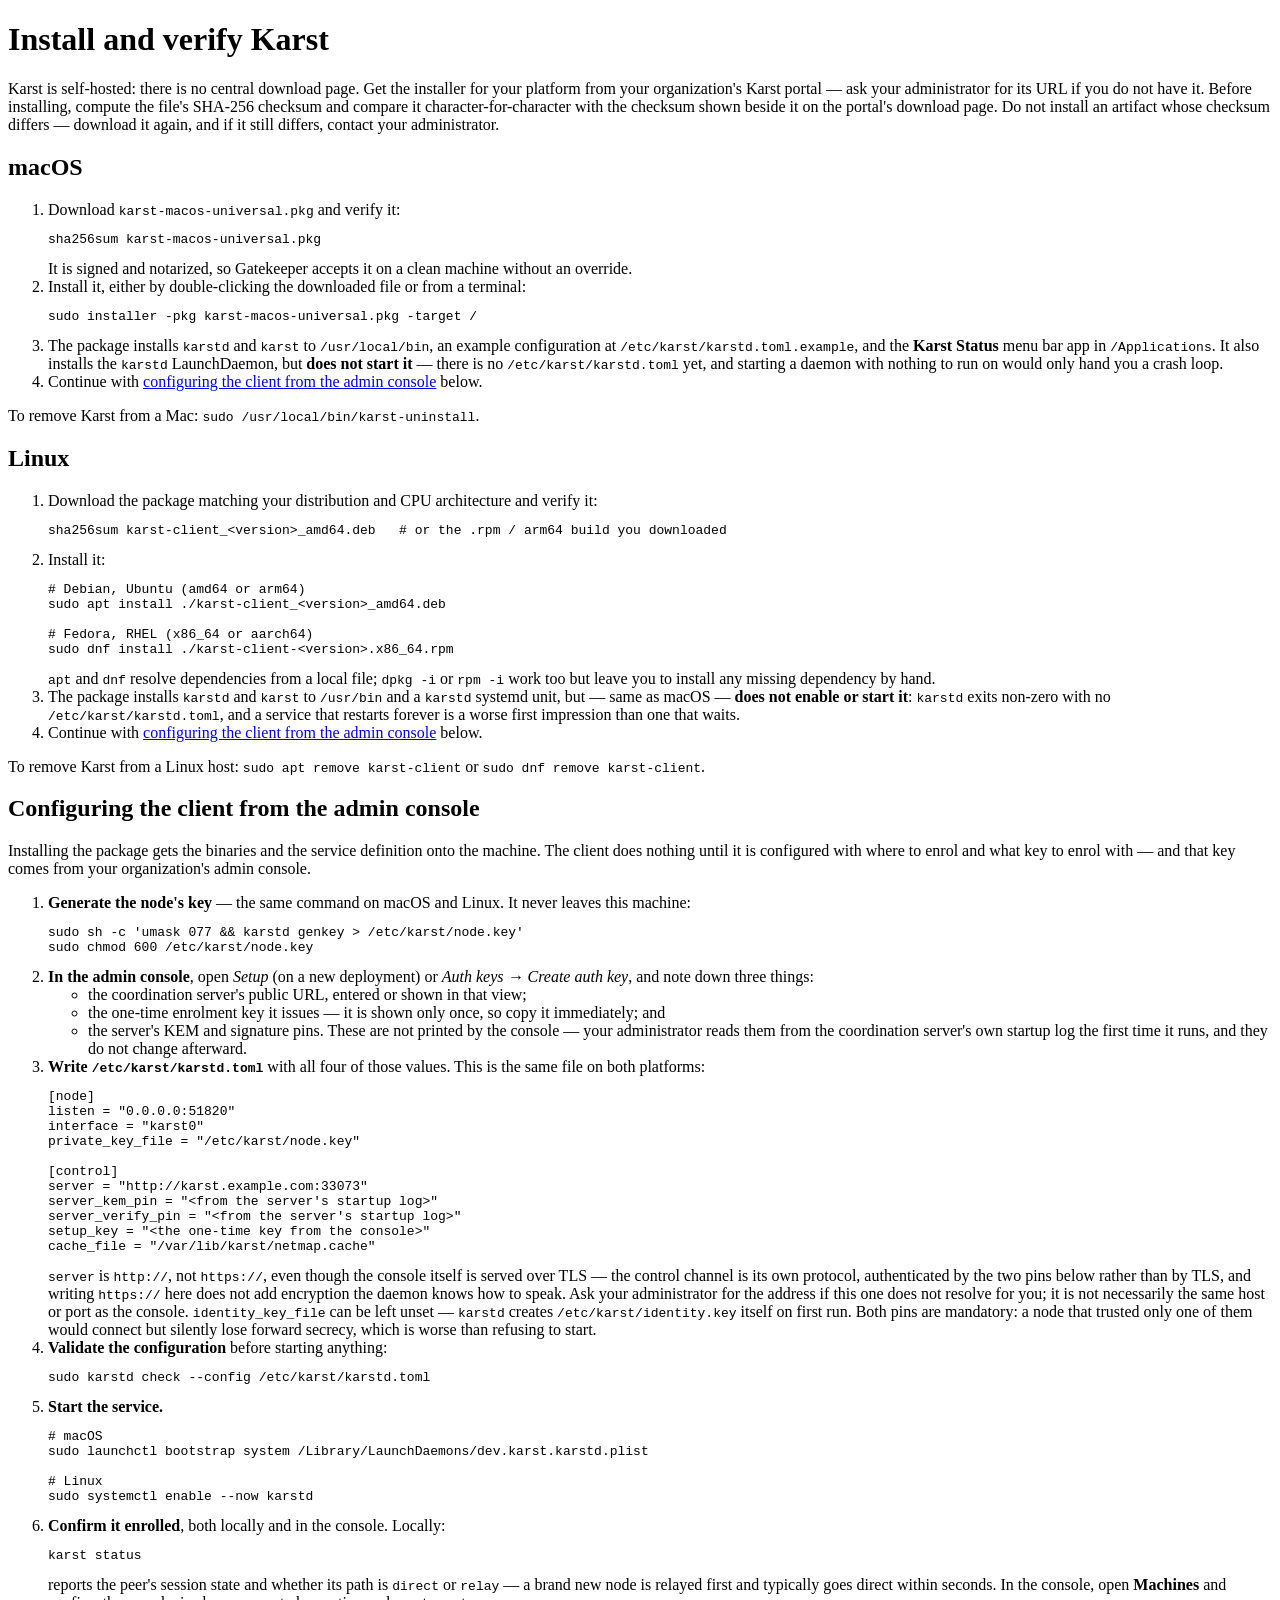
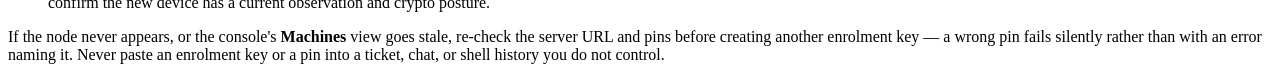
==== install.html @ 9eebd5e8 "Add the install guide: macOS, Linux, and console configuration Mirrors web/portal/public/docs/instal" ====
<!-- SPDX-License-Identifier: AGPL-3.0-or-later -->
<!-- Copyright the Karst contributors. -->
<!doctype html>
<html lang="en">
  <head><meta charset="utf-8"><meta name="viewport" content="width=device-width, initial-scale=1"><title>Install Karst</title></head>
  <body><main>
    <h1>Install and verify Karst</h1>
    <p>Karst is self-hosted: there is no central download page. Get the installer for your platform from your organization's Karst portal — ask your administrator for its URL if you do not have it. Before installing, compute the file's SHA-256 checksum and compare it character-for-character with the checksum shown beside it on the portal's download page. Do not install an artifact whose checksum differs — download it again, and if it still differs, contact your administrator.</p>

    <h2>macOS</h2>
    <ol>
      <li>Download <code>karst-macos-universal.pkg</code> and verify it:
        <pre>sha256sum karst-macos-universal.pkg</pre>
        It is signed and notarized, so Gatekeeper accepts it on a clean machine without an override.</li>
      <li>Install it, either by double-clicking the downloaded file or from a terminal:
        <pre>sudo installer -pkg karst-macos-universal.pkg -target /</pre></li>
      <li>The package installs <code>karstd</code> and <code>karst</code> to <code>/usr/local/bin</code>, an example configuration at <code>/etc/karst/karstd.toml.example</code>, and the <strong>Karst Status</strong> menu bar app in <code>/Applications</code>. It also installs the <code>karstd</code> LaunchDaemon, but <strong>does not start it</strong> — there is no <code>/etc/karst/karstd.toml</code> yet, and starting a daemon with nothing to run on would only hand you a crash loop.</li>
      <li>Continue with <a href="#configuring-from-the-console">configuring the client from the admin console</a> below.</li>
    </ol>
    <p>To remove Karst from a Mac: <code>sudo /usr/local/bin/karst-uninstall</code>.</p>

    <h2>Linux</h2>
    <ol>
      <li>Download the package matching your distribution and CPU architecture and verify it:
        <pre>sha256sum karst-client_&lt;version&gt;_amd64.deb   # or the .rpm / arm64 build you downloaded</pre></li>
      <li>Install it:
        <pre>
# Debian, Ubuntu (amd64 or arm64)
sudo apt install ./karst-client_&lt;version&gt;_amd64.deb

# Fedora, RHEL (x86_64 or aarch64)
sudo dnf install ./karst-client-&lt;version&gt;.x86_64.rpm</pre>
        <code>apt</code> and <code>dnf</code> resolve dependencies from a local file; <code>dpkg -i</code> or <code>rpm -i</code> work too but leave you to install any missing dependency by hand.</li>
      <li>The package installs <code>karstd</code> and <code>karst</code> to <code>/usr/bin</code> and a <code>karstd</code> systemd unit, but — same as macOS — <strong>does not enable or start it</strong>: <code>karstd</code> exits non-zero with no <code>/etc/karst/karstd.toml</code>, and a service that restarts forever is a worse first impression than one that waits.</li>
      <li>Continue with <a href="#configuring-from-the-console">configuring the client from the admin console</a> below.</li>
    </ol>
    <p>To remove Karst from a Linux host: <code>sudo apt remove karst-client</code> or <code>sudo dnf remove karst-client</code>.</p>

    <h2 id="configuring-from-the-console">Configuring the client from the admin console</h2>
    <p>Installing the package gets the binaries and the service definition onto the machine. The client does nothing until it is configured with where to enrol and what key to enrol with — and that key comes from your organization's admin console.</p>
    <ol>
      <li><strong>Generate the node's key</strong> — the same command on macOS and Linux. It never leaves this machine:
        <pre>
sudo sh -c 'umask 077 && karstd genkey > /etc/karst/node.key'
sudo chmod 600 /etc/karst/node.key</pre></li>
      <li><strong>In the admin console</strong>, open <em>Setup</em> (on a new deployment) or <em>Auth keys → Create auth key</em>, and note down three things:
        <ul>
          <li>the coordination server's public URL, entered or shown in that view;</li>
          <li>the one-time enrolment key it issues — it is shown only once, so copy it immediately; and</li>
          <li>the server's KEM and signature pins. These are not printed by the console — your administrator reads them from the coordination server's own startup log the first time it runs, and they do not change afterward.</li>
        </ul></li>
      <li><strong>Write <code>/etc/karst/karstd.toml</code></strong> with all four of those values. This is the same file on both platforms:
        <pre>
[node]
listen = "0.0.0.0:51820"
interface = "karst0"
private_key_file = "/etc/karst/node.key"

[control]
server = "http://karst.example.com:33073"
server_kem_pin = "&lt;from the server's startup log&gt;"
server_verify_pin = "&lt;from the server's startup log&gt;"
setup_key = "&lt;the one-time key from the console&gt;"
cache_file = "/var/lib/karst/netmap.cache"</pre>
        <code>server</code> is <code>http://</code>, not <code>https://</code>, even though the console itself is served over TLS — the control channel is its own protocol, authenticated by the two pins below rather than by TLS, and writing <code>https://</code> here does not add encryption the daemon knows how to speak. Ask your administrator for the address if this one does not resolve for you; it is not necessarily the same host or port as the console. <code>identity_key_file</code> can be left unset — <code>karstd</code> creates <code>/etc/karst/identity.key</code> itself on first run. Both pins are mandatory: a node that trusted only one of them would connect but silently lose forward secrecy, which is worse than refusing to start.</li>
      <li><strong>Validate the configuration</strong> before starting anything:
        <pre>sudo karstd check --config /etc/karst/karstd.toml</pre></li>
      <li><strong>Start the service.</strong>
        <pre>
# macOS
sudo launchctl bootstrap system /Library/LaunchDaemons/dev.karst.karstd.plist

# Linux
sudo systemctl enable --now karstd</pre></li>
      <li><strong>Confirm it enrolled</strong>, both locally and in the console. Locally:
        <pre>karst status</pre>
        reports the peer's session state and whether its path is <code>direct</code> or <code>relay</code> — a brand new node is relayed first and typically goes direct within seconds. In the console, open <strong>Machines</strong> and confirm the new device has a current observation and crypto posture.</li>
    </ol>
    <p>If the node never appears, or the console's <strong>Machines</strong> view goes stale, re-check the server URL and pins before creating another enrolment key — a wrong pin fails silently rather than with an error naming it. Never paste an enrolment key or a pin into a ticket, chat, or shell history you do not control.</p>
  </main></body>
</html>
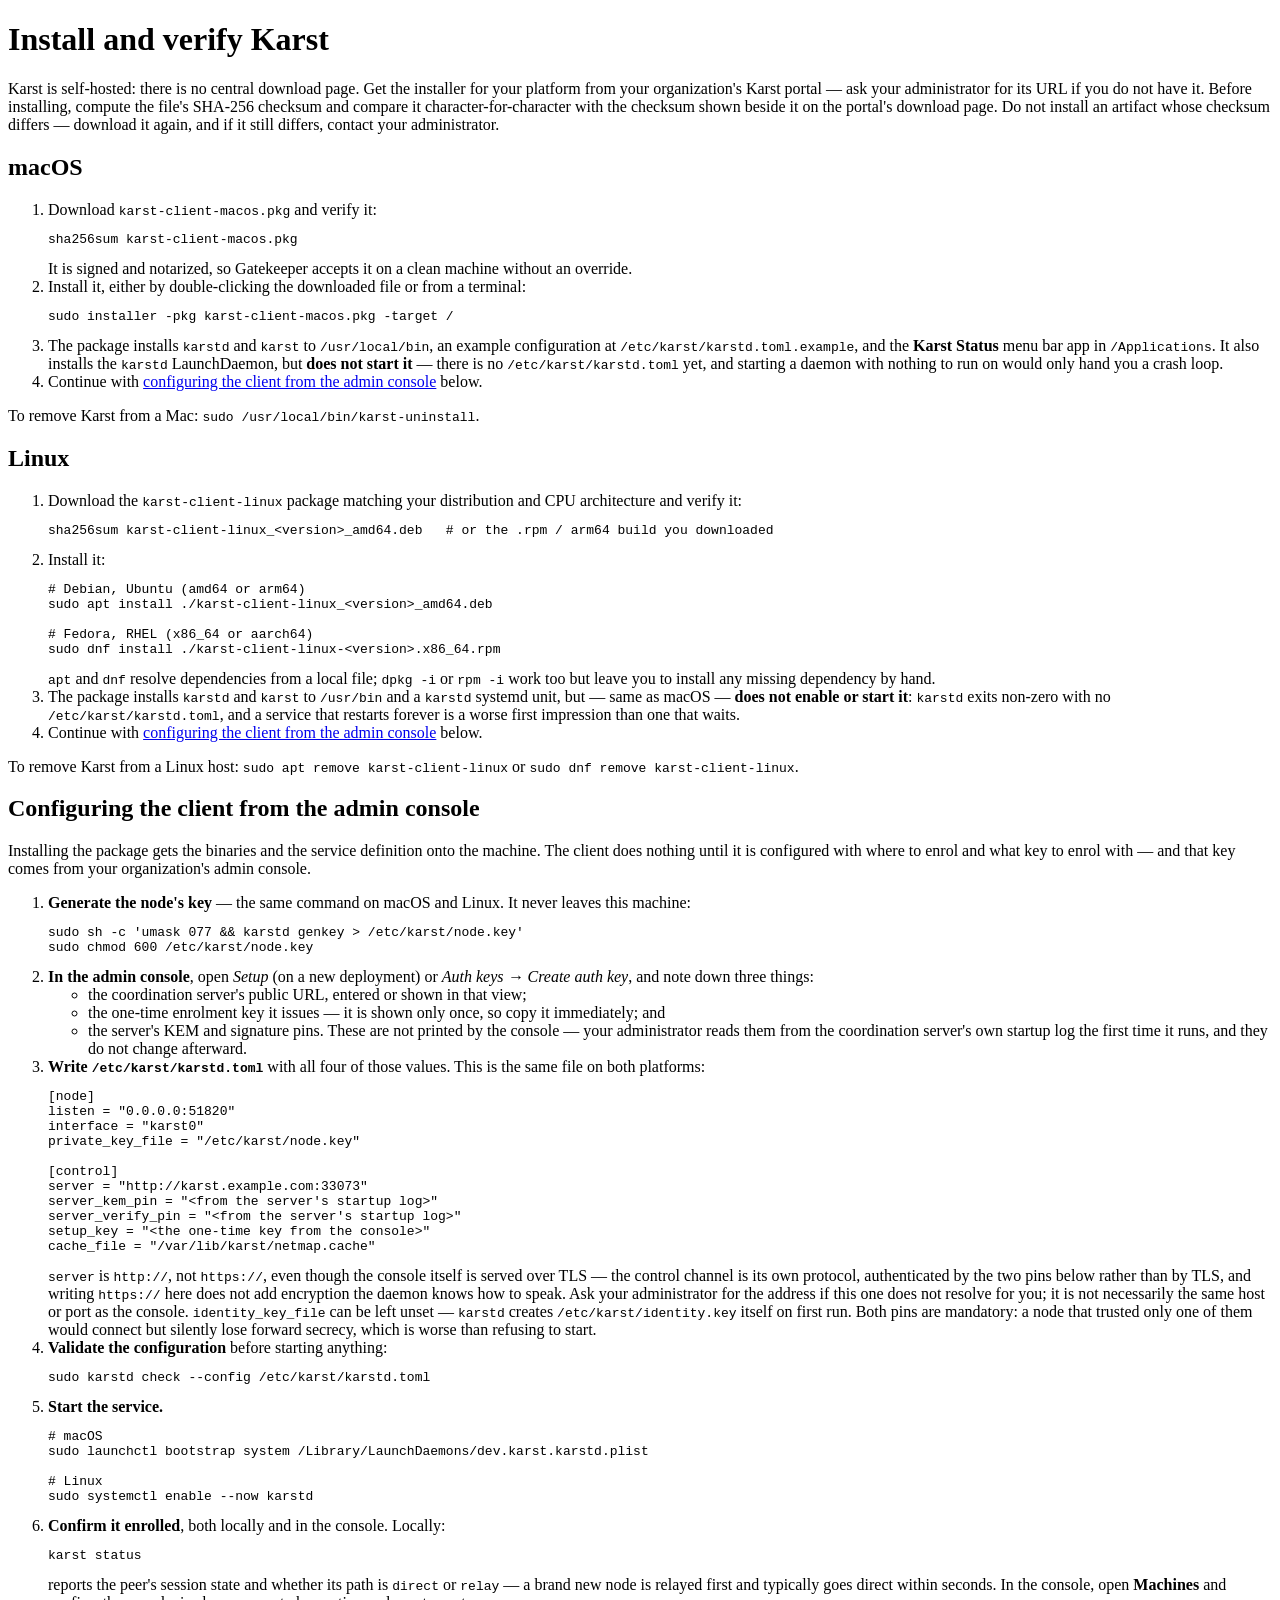
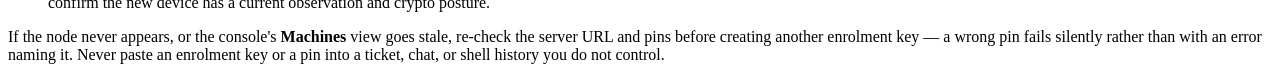
==== commit bbbd6ec3: "Rename the client packages to karst-client-macos and karst-client-linux Mirrors the same rename in w" ====
--- a/install.html
+++ b/install.html
@@ -9,11 +9,11 @@
 
     <h2>macOS</h2>
     <ol>
-      <li>Download <code>karst-macos-universal.pkg</code> and verify it:
-        <pre>sha256sum karst-macos-universal.pkg</pre>
+      <li>Download <code>karst-client-macos.pkg</code> and verify it:
+        <pre>sha256sum karst-client-macos.pkg</pre>
         It is signed and notarized, so Gatekeeper accepts it on a clean machine without an override.</li>
       <li>Install it, either by double-clicking the downloaded file or from a terminal:
-        <pre>sudo installer -pkg karst-macos-universal.pkg -target /</pre></li>
+        <pre>sudo installer -pkg karst-client-macos.pkg -target /</pre></li>
       <li>The package installs <code>karstd</code> and <code>karst</code> to <code>/usr/local/bin</code>, an example configuration at <code>/etc/karst/karstd.toml.example</code>, and the <strong>Karst Status</strong> menu bar app in <code>/Applications</code>. It also installs the <code>karstd</code> LaunchDaemon, but <strong>does not start it</strong> — there is no <code>/etc/karst/karstd.toml</code> yet, and starting a daemon with nothing to run on would only hand you a crash loop.</li>
       <li>Continue with <a href="#configuring-from-the-console">configuring the client from the admin console</a> below.</li>
     </ol>
@@ -21,20 +21,20 @@
 
     <h2>Linux</h2>
     <ol>
-      <li>Download the package matching your distribution and CPU architecture and verify it:
-        <pre>sha256sum karst-client_&lt;version&gt;_amd64.deb   # or the .rpm / arm64 build you downloaded</pre></li>
+      <li>Download the <code>karst-client-linux</code> package matching your distribution and CPU architecture and verify it:
+        <pre>sha256sum karst-client-linux_&lt;version&gt;_amd64.deb   # or the .rpm / arm64 build you downloaded</pre></li>
       <li>Install it:
         <pre>
 # Debian, Ubuntu (amd64 or arm64)
-sudo apt install ./karst-client_&lt;version&gt;_amd64.deb
+sudo apt install ./karst-client-linux_&lt;version&gt;_amd64.deb
 
 # Fedora, RHEL (x86_64 or aarch64)
-sudo dnf install ./karst-client-&lt;version&gt;.x86_64.rpm</pre>
+sudo dnf install ./karst-client-linux-&lt;version&gt;.x86_64.rpm</pre>
         <code>apt</code> and <code>dnf</code> resolve dependencies from a local file; <code>dpkg -i</code> or <code>rpm -i</code> work too but leave you to install any missing dependency by hand.</li>
       <li>The package installs <code>karstd</code> and <code>karst</code> to <code>/usr/bin</code> and a <code>karstd</code> systemd unit, but — same as macOS — <strong>does not enable or start it</strong>: <code>karstd</code> exits non-zero with no <code>/etc/karst/karstd.toml</code>, and a service that restarts forever is a worse first impression than one that waits.</li>
       <li>Continue with <a href="#configuring-from-the-console">configuring the client from the admin console</a> below.</li>
     </ol>
-    <p>To remove Karst from a Linux host: <code>sudo apt remove karst-client</code> or <code>sudo dnf remove karst-client</code>.</p>
+    <p>To remove Karst from a Linux host: <code>sudo apt remove karst-client-linux</code> or <code>sudo dnf remove karst-client-linux</code>.</p>
 
     <h2 id="configuring-from-the-console">Configuring the client from the admin console</h2>
     <p>Installing the package gets the binaries and the service definition onto the machine. The client does nothing until it is configured with where to enrol and what key to enrol with — and that key comes from your organization's admin console.</p>
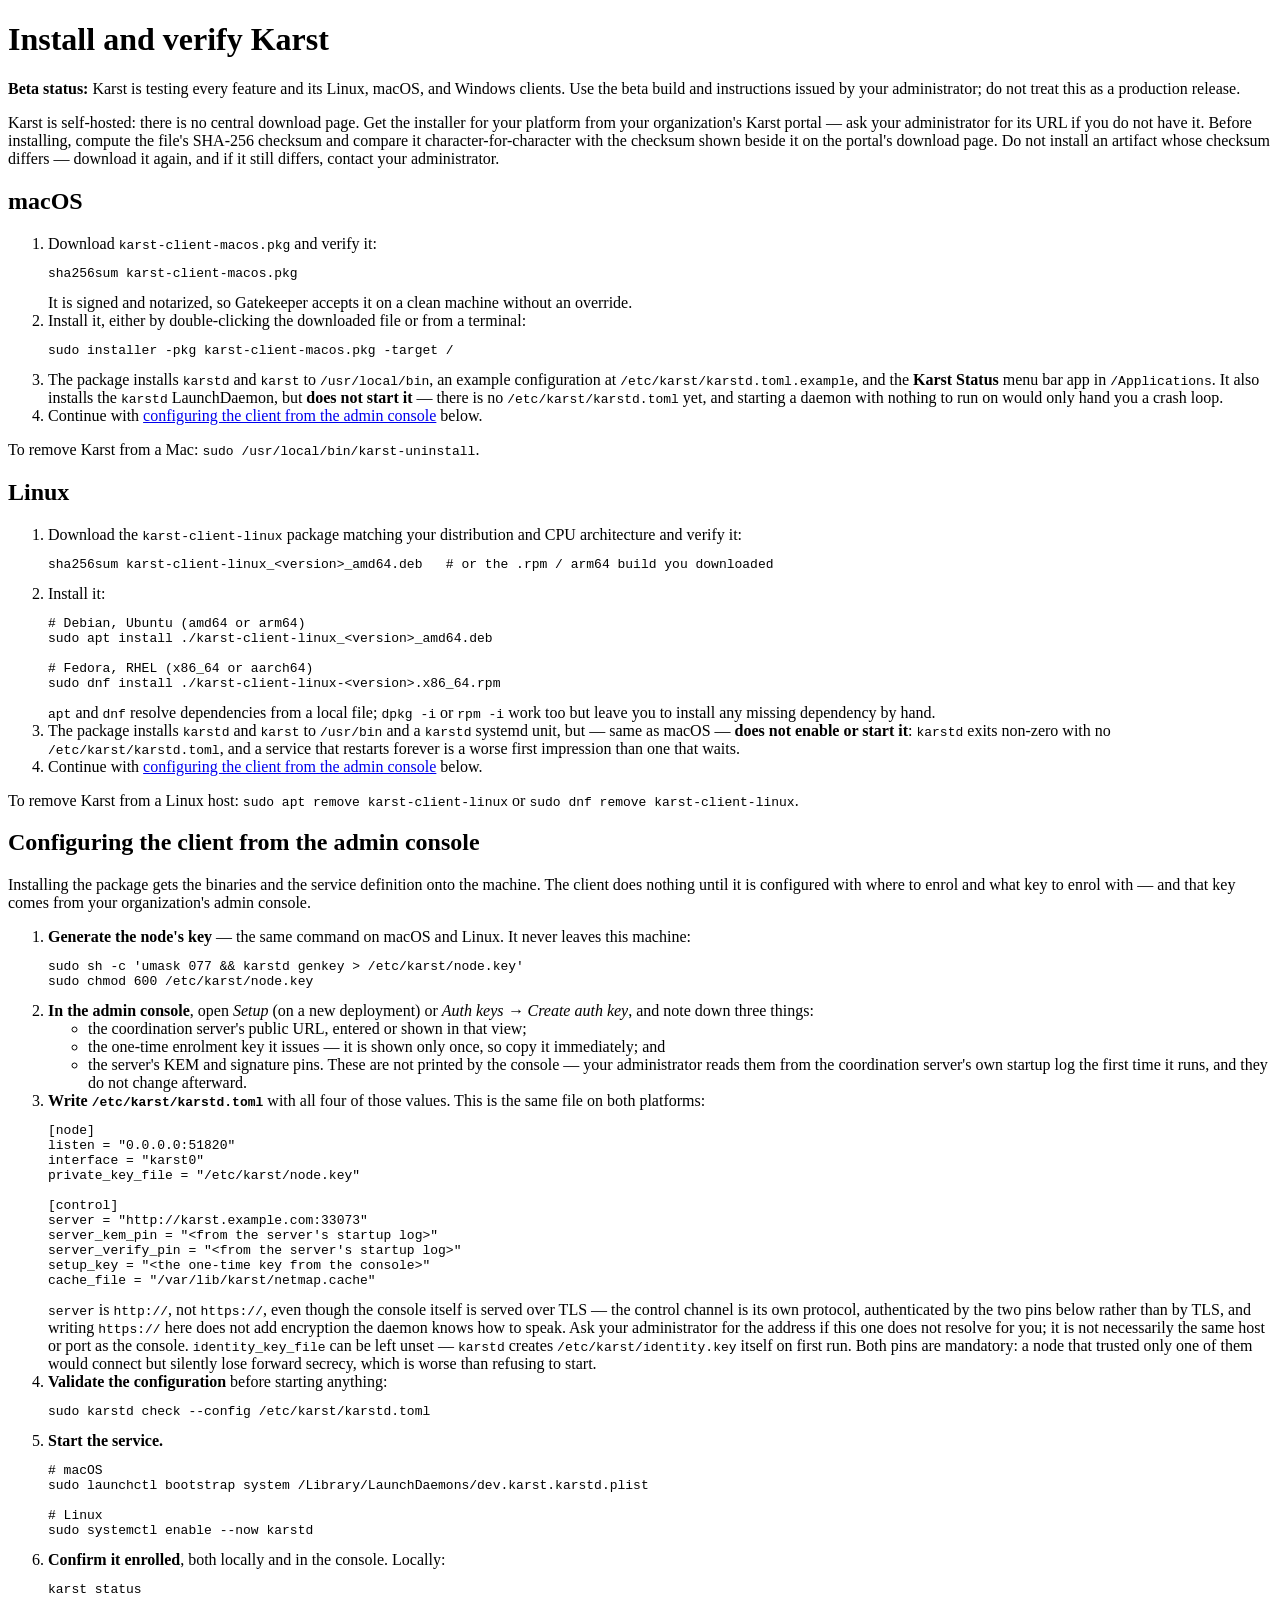
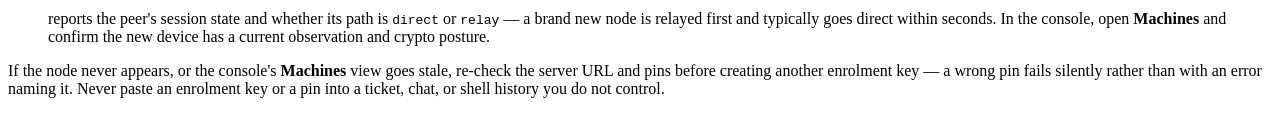
==== commit dc6bfc46: "docs: present beta status and client platforms" ====
--- a/install.html
+++ b/install.html
@@ -5,6 +5,7 @@
   <head><meta charset="utf-8"><meta name="viewport" content="width=device-width, initial-scale=1"><title>Install Karst</title></head>
   <body><main>
     <h1>Install and verify Karst</h1>
+    <p><strong>Beta status:</strong> Karst is testing every feature and its Linux, macOS, and Windows clients. Use the beta build and instructions issued by your administrator; do not treat this as a production release.</p>
     <p>Karst is self-hosted: there is no central download page. Get the installer for your platform from your organization's Karst portal — ask your administrator for its URL if you do not have it. Before installing, compute the file's SHA-256 checksum and compare it character-for-character with the checksum shown beside it on the portal's download page. Do not install an artifact whose checksum differs — download it again, and if it still differs, contact your administrator.</p>
 
     <h2>macOS</h2>
